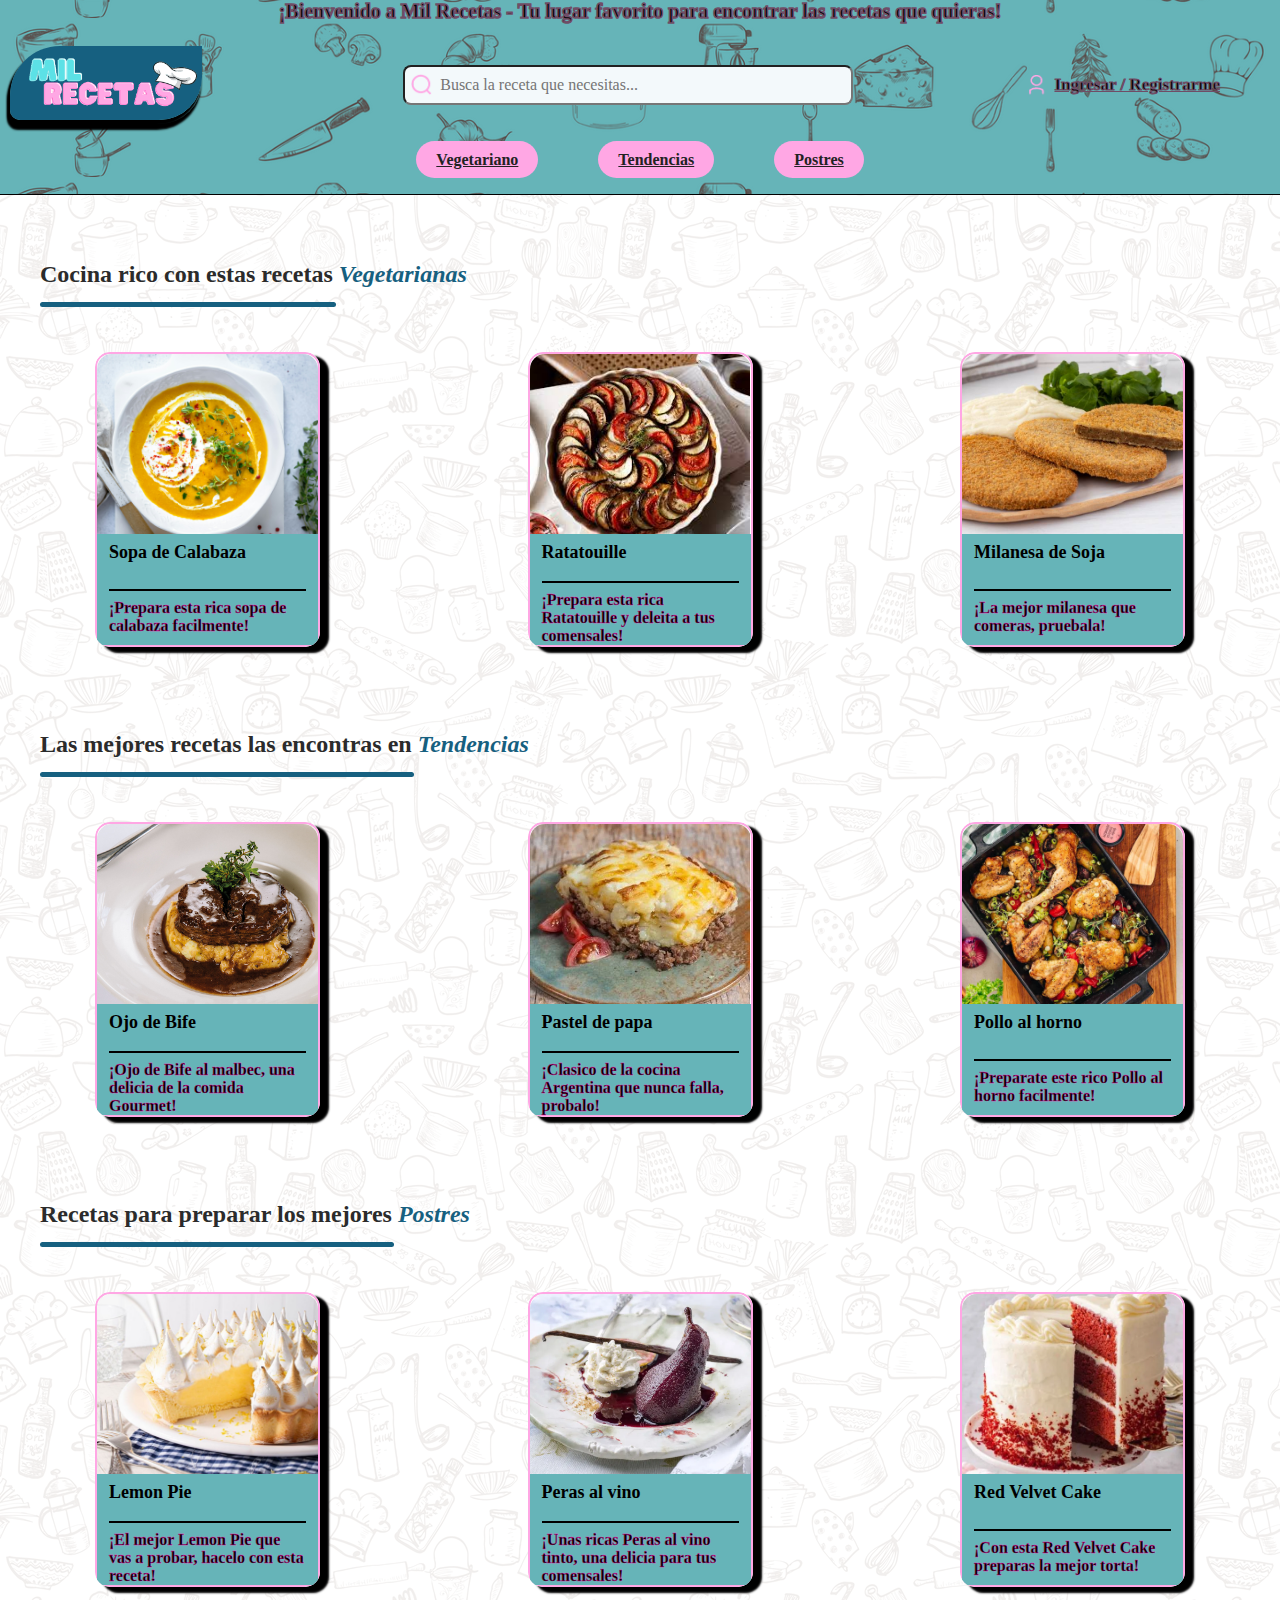
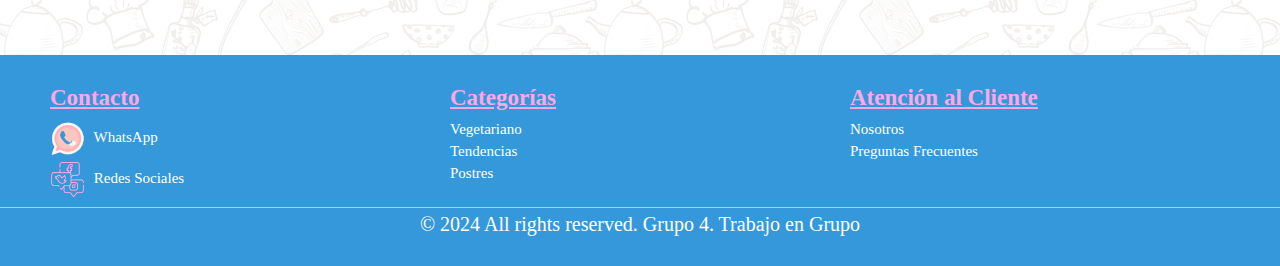
==== index.html @ 35a2f066 "Probar si es responsive" ====
<!DOCTYPE html>
<html lang="en">
<head>
    <meta charset="UTF-8">
    <meta name="viewport" content="width=device-width, initial-scale=1.0">
    <title>¡Mil Recetas!</title>

    <link rel="shortcut icon" href="./img/favicon.ico" type="image/x-icon"> 
    
    <link rel="stylesheet" href="./css/index.css">
    <link rel="stylesheet" href="./css/main.css">
    <link rel="stylesheet" href="./css/media.css">

</head>

<body>
    
        <!-- header -start -->
        <div class="hea-nav">
            <header>
                <div class="header">
                    <h1 class="texto1">¡Bienvenido a Mil Recetas - Tu lugar favorito para encontrar las recetas que quieras!</h1>
                </div>
            </header>
        <!-- header end -->

        <!-- nav start -->
            <nav>
                <div class="nav-top">
                    <div class="search-wrap w">
                        <div class="logo">
                            <h1>Mil Recetas</h1>
                            <a href="index.html"><img src="./img/logo2.png" alt=""></a>
                        </div>
                        <div class="search">
                            <input type="text" placeholder="Busca la receta que necesitas..." id="user-input">
                        </div>
                        <div class="user">
                            <a id="user_icon" href="./templates/login.html">Ingresar / Registrarme</a>
                        </div>
                    </div>
                </div>
                <div class="subnav">
                    <ul class="w">
                        <li><a href="#floor_vegetariano"><b>Vegetariano</b></a></li>
                        <li><a href="#floor_tendencias"><b>Tendencias</b></a></li>                    
                        <li><a href="#floor_postres"><b>Postres</b></a></li>
                    </ul>
                </div>
            </nav>
        </div>
        <!-- nav end -->

        <!-- main start -->
        <section>
            <div class="container">
            <div class="main w">
                <!-- floor_vegetariano start-->
                <div class="floor">
                    <div class="floor_good_hd" id="floor_vegetariano">
                        <h3><span>Cocina rico con estas recetas </span><i>Vegetarianas</i></h3>
                    </div>
                    <div class="floor_good">
                        <ul class="goods">
                            <li>
                                <a href="#">
                                    <div class="picture">
                                        <div class="pic_box">
                                            <img src="./img/Recetas/sopa_calabaza.jpg" alt="">
                                        </div>
                                    </div>
                                    <div class="desc">
                                        <p class="good_title">
                                            Sopa de Calabaza
                                        </p>
                                        <p class="price">
                                            ¡Prepara esta rica sopa de calabaza facilmente!
                                        </p>
                                    </div>
                                </a>
                            </li>

                            <li>
                                <a href="#">
                                    <div class="picture">
                                        <div class="pic_box">
                                            <img src="./img/Recetas/ratatouille.jfif" alt="">
                                        </div>
                                    </div>
                                    <div class="desc">
                                        <p class="good_title">
                                            Ratatouille
                                        </p>
                                        <p class="price">
                                            ¡Prepara esta rica Ratatouille y deleita a tus comensales!
                                        </p>
                                    </div>
                                </a>
                            </li>

                            <li>
                                <a href="#">
                                    <div class="picture">
                                        <div class="pic_box">
                                            <img src="./img/Recetas/mila_soja.png" alt="">
                                        </div>
                                    </div>
                                    <div class="desc">
                                        <p class="good_title">
                                            Milanesa de Soja
                                        </p>
                                        <p class="price">
                                            ¡La mejor milanesa que comeras, pruebala!
                                        </p>
                                    </div>
                                </a>
                            </li>

                        </ul>
                    </div>
                    
                </div>
                <!-- floor vegetariano end -->

                <!-- floor_tendencias start-->
                <div class="floor">
                    <div class="floor_good_hd" id="floor_tendencias">
                        <h3><span>Las mejores recetas las encontras en </span><i>Tendencias</i></h3>
                    </div>
                    <div class="floor_good">
                        <ul class="goods">
                            <li>
                                <a href="#">
                                    <div class="picture">
                                        <div class="pic_box">
                                            <img src="./img/Recetas/ojo_de_bife.jpg" alt="">
                                        </div>
                                    </div>
                                    <div class="desc">
                                        <p class="good_title">
                                            Ojo de Bife
                                        </p>
                                        <p class="price">
                                            ¡Ojo de Bife al malbec, una delicia de la comida Gourmet!
                                        </p>
                                    </div>
                                </a>
                            </li>

                            <li>
                                <a href="#">
                                    <div class="picture">
                                        <div class="pic_box">
                                            <img src="./img/Recetas/pastel_de_papa.webp" alt="">
                                        </div>
                                    </div>
                                    <div class="desc">
                                        <p class="good_title">
                                            Pastel de papa
                                        </p>
                                        <p class="price">
                                            ¡Clasico de la cocina Argentina que nunca falla, probalo!
                                        </p>
                                    </div>
                                </a>
                            </li>

                            <li>
                                <a href="#">
                                    <div class="picture">
                                        <div class="pic_box">
                                            <img src="./img/Recetas/pollo_al_horno.jpg" alt="">
                                        </div>
                                    </div>
                                    <div class="desc">
                                        <p class="good_title">
                                            Pollo al horno
                                        </p>
                                        <p class="price">
                                            ¡Preparate este rico Pollo al horno facilmente!
                                        </p>
                                    </div>
                                </a>
                            </li>

                        </ul>
                    </div>
                    
                </div>
                <!-- floor tendencias end -->

                <!-- floor_postres start-->
                <div class="floor">
                    <div class="floor_good_hd" id="floor_postres">
                        <h3><span>Recetas para preparar los mejores </span><i>Postres</i></h3>
                    </div>
                    <div class="floor_good">
                        <ul class="goods">
                            <li>
                                <a href="#">
                                    <div class="picture">
                                        <div class="pic_box">
                                            <img src="./img/Recetas/lemon_pie.jpg" alt="">
                                        </div>
                                    </div>
                                    <div class="desc">
                                        <p class="good_title">
                                            Lemon Pie
                                        </p>
                                        <p class="price">
                                            ¡El mejor Lemon Pie que vas a probar, hacelo con esta receta!
                                        </p>
                                    </div>
                                </a>
                            </li>

                            <li>
                                <a href="#">
                                    <div class="picture">
                                        <div class="pic_box">
                                            <img src="./img/Recetas/peras_al_vino.webp" alt="">
                                        </div>
                                    </div>
                                    <div class="desc">
                                        <p class="good_title">
                                            Peras al vino
                                        </p>
                                        <p class="price">
                                            ¡Unas ricas Peras al vino tinto, una delicia para tus comensales!
                                        </p>
                                    </div>
                                </a>
                            </li>

                            <li>
                                <a href="#">
                                    <div class="picture">
                                        <div class="pic_box">
                                            <img src="./img/Recetas/red_velvet.webp" alt="">
                                        </div>
                                    </div>
                                    <div class="desc">
                                        <p class="good_title">
                                            Red Velvet Cake
                                        </p>
                                        <p class="price">
                                            ¡Con esta Red Velvet Cake preparas la mejor torta!
                                        </p>
                                    </div>
                                </a>
                            </li>

                        </ul>
                    </div>
                    
                </div>
                <!-- floor postres end -->
            </div>    
            </div>
        </section>
        <!-- main end -->

    <!-- footer start -->
    <footer>
        <div class="footer-container">
            <div class="footer-section">
                <h2>Contacto</h2>
                <ul>
                    <li><img src="./img/Whatsapp.png" alt="WhatsApp icon" class="icon"> <a href="#">WhatsApp</a></li>
                    <li><img src="./img/redes_sociales.png" alt="Redes Sociales icon" class="icon"> <a href="#">Redes Sociales</a></li>
                </ul>
            </div>
            <div class="footer-section">
                <h2>Categorías</h2>
                <ul>
                    <li><a href="#floor_vegetariano">Vegetariano</a></li>
                    <li><a href="#floor_tendencias">Tendencias</a></li>                    
                    <li><a href="#floor_postres">Postres</a></li>
                </ul>
            </div>
            <div class="footer-section">
                <h2>Atención al Cliente</h2>
                <ul>
                    <li><a href="#">Nosotros</a></li>
                    <li><a href="#">Preguntas Frecuentes</a></li>
                </ul>
            </div>
        </div>
        <div class="copyright">
            <p>© 2024 All rights reserved. Grupo 4. Trabajo en Grupo</p>
        </div>
    </footer>            
    <!-- footer end -->

            
</body>
</html>
---- css/index.css ----
/* CSS que aplica al Body (Header, Nav y Footer) */
/* Derechos reservados al Grupo 4 : Matias Abel Cortés, Héctor Salvador Guzmán, Bárbara Marisol Garro, Ceballos Jorge */

body {
    position: relative;
}

body::before {
    content: "";
    position: absolute;
    top: 0;
    left: 0;
    width: 100%;
    height: 100%;
    background-image: url(../img/fondo2.webp);
    opacity: 0.1;
    z-index: -1; 
}

*{
    margin: 0;
    padding: 0;
    box-sizing: border-box;
    font-family: 'icomoon';
}

.container {
    width: 95%; 
    max-width: 1200px; 
    margin: auto; 
}


/* Header y nav juntos para img */

.hea-nav{
    background-image: url(../img/fondodis.png);
    background-size: contain;
    background-position: center;
}

/* Header */

.header{
    display: flex;
    color: #000000;
    justify-content: center;
    align-items: center;
    width: 100%; 
}

.texto1{
    height: 50px;
    font-size: 20px;
    color: #000000;
    -webkit-text-stroke: 1.5px #704d66; /* Contorno */
}

/* NAV */

nav{
    display: flex;
    flex-direction: column;
    width: 100%;
}

.nav-top{
    justify-content: space-between; 
    align-items: center;
    height: 75px;
}

.search-wrap{
    display: flex;
    align-items: center;
    height: 70px; 
}

.logo{
    margin-left: 10px;
    width: 15%;
    box-shadow: -2px 5px 2px 1px #000000;
    border-radius: 50px 0 43px 10px;
    transition: all .5s;
}

.logo:hover{
    transform: rotateY(360deg);
 }

.logo img{
    width: 100%;
    height: auto; 
    border-radius: 50px 0 43px 10px;
    box-shadow: -2px 5px 2px 1px #000000;
}

.logo h1{
    font-size: 0;
}

.search-wrap{
    display: flex;
    align-items: center;
    height: 70px;
}

.search{
    position: relative;
    margin-left: auto;
    width: 400px;
    height: 40px;
}

.search input{
    width: 100%;
    height: 100%;
    font-size: 16px;
    border-radius: 8px;
    padding-left: 35px;
    padding-right: 10px;
    background-color: #f3f9fb;
}

.search::before{
    position: absolute;
    content: '';
    display: block;
    width: 25px;
    height: 25px;
    top:8px;
    left: 6px;
    background: url(../img/search.png) no-repeat;
    background-size: contain;
}

.user{
    margin-left: auto;
    margin-right: 10px;
    display: flex;
    align-items: center;
}

.user a{
    font-size: 17px;
    position: relative;
    color: #000000;
    font-weight: 700;
    -webkit-text-stroke: 1px #704d66; /* Contorno */
    
}

.user a:first-child{
    margin-right: 50px;
}

#user_out{
    display: none;
}

.user a::before{
    content: '';
    position: absolute;
    top: -5px;
    left: -35px;
    display: block;
    width: 28px;
    height: 28px;
}


.user a:nth-child(1)::before{
    background: url(../img/mapa\ de\ imágenes.png) no-repeat;
    background-position: -48px 5px;
    background-size: 100px 44px;
}


.user a:nth-child(2)::before{
    top: 0;
    left: -32px;
    background: url(../img/log-out-outline.png) no-repeat;
    background-position: 0 0;
    background-size: 23px 19px;
}

.subnav {
    display: flex;          
    justify-content: center; 
    align-items: center;     
    height: 70px;
    line-height: 70px;
    border-bottom: 1px solid #000000;
}

.subnav .w {
    display: flex;           
    padding: 0;              
    margin: 0;               
    list-style: none;        
}

.subnav .w li {
    margin-right: 30px;      
}


.subnav a{
    height: 20px;
    padding: 10px 20px;
    color: #222222;
    margin-left: 30px;
    border-radius: 20px;
    background-color: #ffa7e4;
    transition: all .5s;
}

.subnav a:hover{
    color: #fff;
    background-color: #008ecc;
}

/* Footer */

footer {
    font-family: 'icomoon';
    margin-top: 50px;
    background-color: #3498db;
    color: #ffa7e4;
    padding: 30px 0;
}

.footer-container {
    max-width: 1200px;
    margin: 0 auto;
    display: flex;
    justify-content: space-between; 
}

.footer-section {
    flex: 1; 
    margin: 0 10px; 
}

.footer-section h2 {
    font-size: 23px;
    margin-bottom: 10px;
    text-decoration: underline; 
}

.footer-section ul {
    font-size: 15px;
    list-style: none;
    padding: 0;
    color: #fff;
}

.footer-section ul li {
    margin-bottom: 5px;
}

.footer-section ul li a {
    color: #fff;
    text-decoration: none;
}

.footer-section ul li a:hover {
    text-decoration: underline;
}

.footer-section .icon {
    width: 35px;
    height: auto;
    margin-right: 5px;
    vertical-align: middle;
}

/* copyright */

.copyright{
    flex: 2;
    display: flex;
    margin-top: 5px;
    border-top: 1px solid #ffa7e4;
    align-items: center;
    justify-content: center;
}

.copyright p{
    font-family: 'icomoon';
    margin-top: 5px;
    font-size: 20px;
    color: #fff;
}
---- css/main.css ----
/* CSS que aplica al Section (Main (lista de recetas)) */
/* Derechos reservados al Grupo 4 : Matias Abel Cortés, Héctor Salvador Guzmán, Bárbara Marisol Garro, Ceballos Jorge */


.floor {
    display: flex;
    margin-top: 66px;
    flex-direction: column;
}

.floor_good_hd {
    height: 48px;
}

.floor_good_hd h3 {
    float: left;
    color: #2b2b2b;
    font-size: 24px;
    font-weight: 700;
}

.floor_good_hd i {
    color: #166080;
}


.floor_good_hd a i {
    font-size: 18px;
    margin-left: 8px;
}

.floor_good_hd h3 span {
    position: relative;
}



.floor_good_hd span::after {
    content: '';
    position: absolute;
    display: block;
    bottom: -20px;
    left: 0;
    width: 99%;
    height: 5px;
    border-radius: 5px;
    background-color: #166080;
}

.floor_good {
    margin-top: 25px;
    margin-left: 50px;
    margin-right: 50px;
}

.goods {
    display: flex;
    flex-wrap: wrap;
    justify-content: space-between;
    align-items: end;
}

.goods li {
    display: flex;
    margin: 18px 5px;
    width: 225px;
    height: 295px;
    border-radius: 15px;
    overflow: hidden;
    box-shadow: 8px 5px 2px 1px #000000;
    transition: all .5s;
}

.goods li a {
    flex: 1;
    display: flex;
    width: 100%;
    flex-direction: column;
    border: 2px solid #ffa7e4;
    border-radius: 15px;
    text-decoration: none; 
}

.goods li:hover{
    transform: translateY(-20px);
}

.goods li .picture {
    width: 100%;
    height: 180px;
    display: flex;
    justify-content: center;
    align-items: center;
    overflow: hidden;
    border-radius: 15px 15px 0 0;
}

.goods li .picture img {
    max-width: 100%;
    max-height: 100%;
    object-fit: cover;
    vertical-align: middle;
}


.desc {
    flex: 1;
    display: flex;
    flex-direction: column;
    font-weight: 600;
    color: #000000;
    padding: 0 12px;
    background-color: #66b4b8;
}

.good_title{
    font-size: large; 
}

.good_title,
.previous_price,
.price {
    flex: 1;
    padding-top: 8px;
    text-decoration: none; 
}

.desc s {
    font-weight: 200;
}

.price {
    -webkit-text-stroke: 0.3px #eb18ac;
    border-top: 2px solid #000000;
    color: #000000;
}
---- css/media.css ----
/* CSS que aplica al Section (Main (lista de recetas)) */
/* Derechos reservados al Grupo 4 : Matias Abel Cortés, Héctor Salvador Guzmán, Bárbara Marisol Garro, Ceballos Jorge */

/* Estilos para dispositivos móviles */
@media only screen and (max-width: 768px) {
    .container {
        width: 90%;
    }

    .logo {
        width: 30%;
    }

    .search {
        width: 250px;
    }

    .subnav a {
        padding: 10px 15px;
        margin-left: 15px;
    }
}

/* Estilos para tabletas */
@media only screen and (min-width: 769px) and (max-width: 1024px) {
    .container {
        width: 80%;
    }
}

/* Estilos para computadores y pantallas más grandes */
@media only screen and (min-width: 1025px) {
    .container {
        width: 100%;
    }

    .search {
        width: 450px;
    }
}
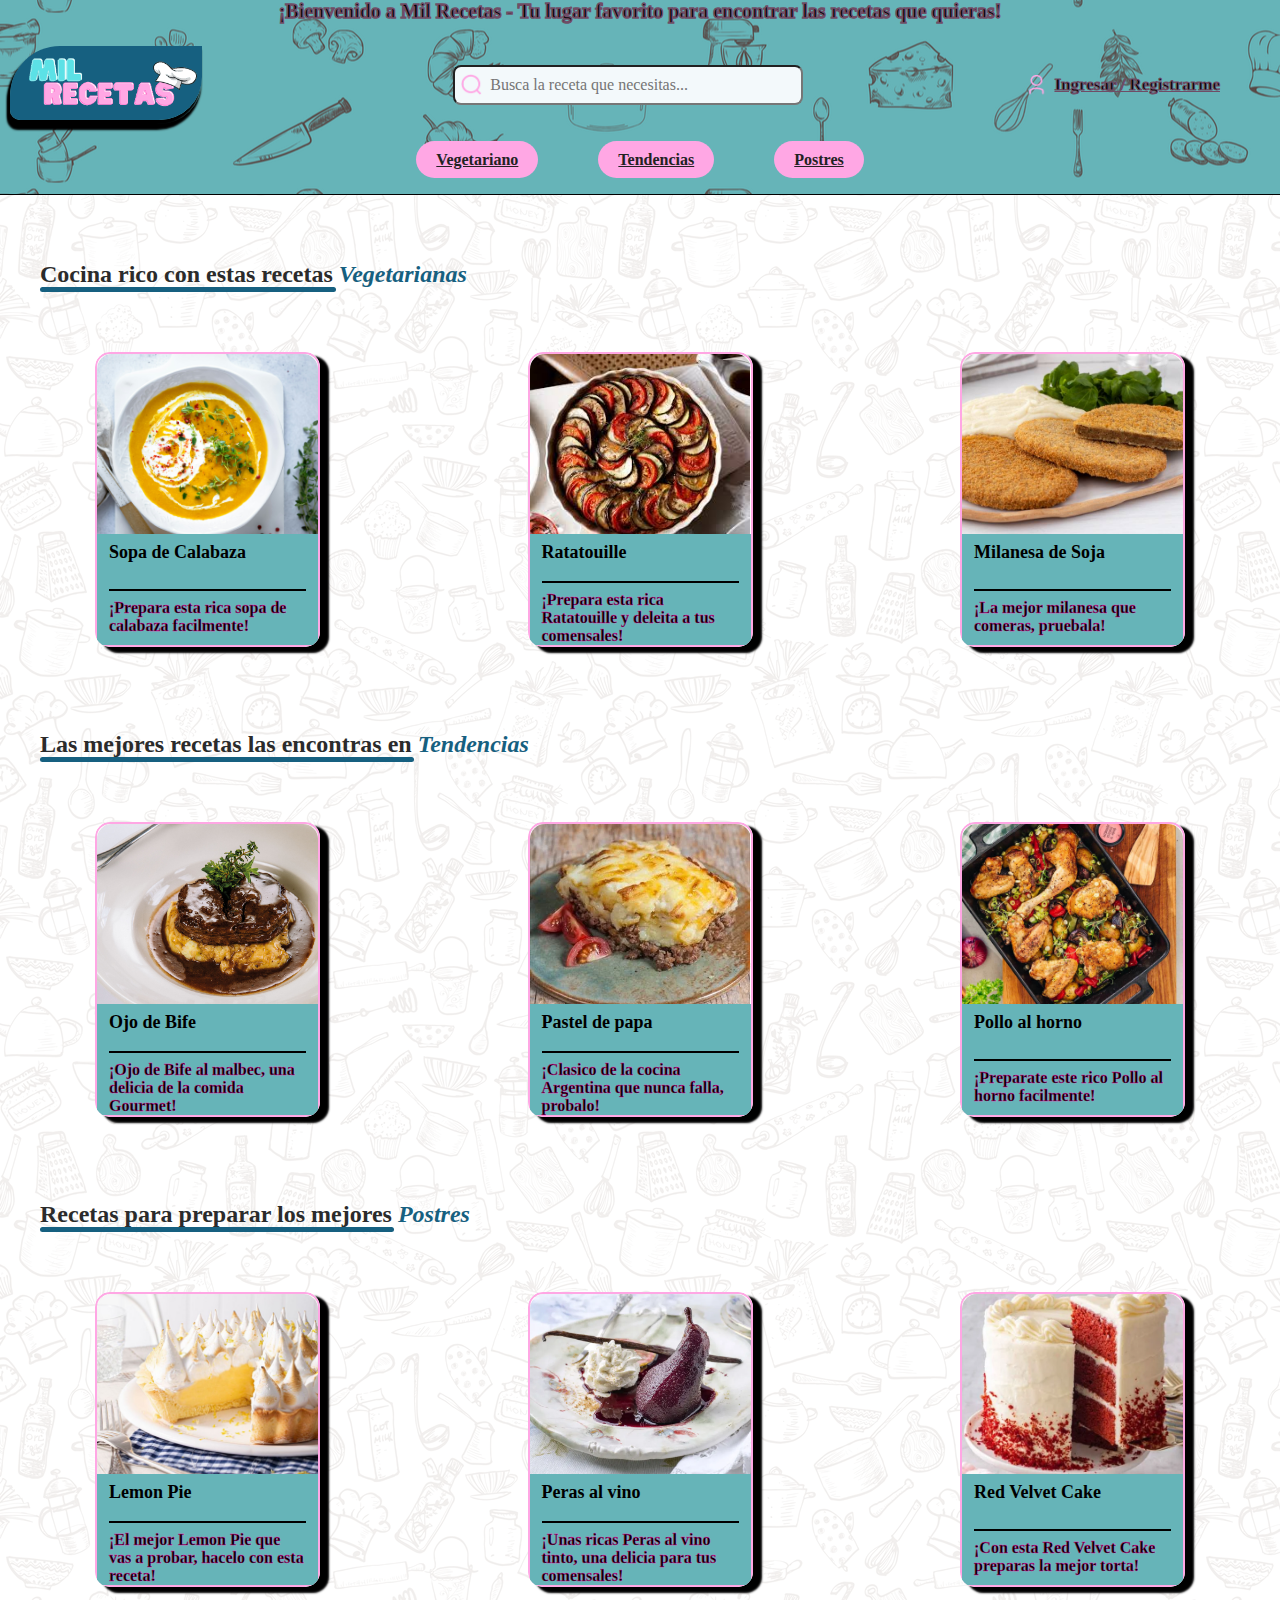
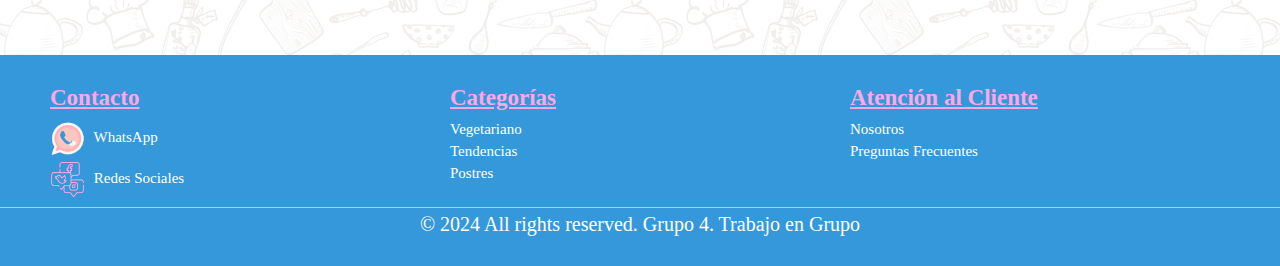
==== commit 2b30950f: "Arreglo de logo y busqueda" ====
--- a/index.html
+++ b/index.html
@@ -292,6 +292,22 @@
     </footer>            
     <!-- footer end -->
 
+
+    <script>
+        // Función para cambiar el placeholder según el tamaño de la pantalla
+        function updatePlaceholder() {
+          var input = document.getElementById('user-input');
+          if (window.innerWidth <= 768) {
+            input.placeholder = "Buscar recetas...";  // Nuevo texto para pantallas pequeñas
+          } else {
+            input.placeholder = "Busca la receta que necesitas...";  // Texto original para pantallas grandes
+          }
+        }
+      
+        // Ejecutar al cargar la página y al cambiar el tamaño de la ventana
+        window.onload = updatePlaceholder;
+        window.onresize = updatePlaceholder;
+      </script>
             
 </body>
 </html>--- a/css/index.css
+++ b/css/index.css
@@ -3,6 +3,8 @@
 
 body {
     position: relative;
+    overflow-x: hidden; 
+    overflow-y: auto;
 }
 
 body::before {
@@ -35,11 +37,10 @@
 
 .hea-nav{
     background-image: url(../img/fondodis.png);
-    background-size: contain;
+    background-size: center;
     background-position: center;
 }
 
-/* Header */
 
 .header{
     display: flex;
@@ -65,6 +66,7 @@
 }
 
 .nav-top{
+    height: 75px;
     justify-content: space-between; 
     align-items: center;
     height: 75px;
@@ -101,6 +103,7 @@
 
 .search-wrap{
     display: flex;
+    justify-content: space-between;
     align-items: center;
     height: 70px;
 }
@@ -128,6 +131,9 @@
     display: block;
     width: 25px;
     height: 25px;
+}
+
+.search::before{
     top:8px;
     left: 6px;
     background: url(../img/search.png) no-repeat;
--- a/css/main.css
+++ b/css/main.css
@@ -1,5 +1,9 @@
-/* CSS que aplica al Section (Main (lista de recetas)) */
+/* CSS que aplica al Section (Main (Todas las recetas)) */
 /* Derechos reservados al Grupo 4 : Matias Abel Cortés, Héctor Salvador Guzmán, Bárbara Marisol Garro, Ceballos Jorge */
+
+section {
+    margin-top: 50px;
+}
 
 
 .floor {
@@ -39,7 +43,7 @@
     content: '';
     position: absolute;
     display: block;
-    bottom: -20px;
+    bottom: -5px;
     left: 0;
     width: 99%;
     height: 5px;
@@ -82,7 +86,7 @@
 }
 
 .goods li:hover{
-    transform: translateY(-20px);
+    transform: translateY(-30px);
 }
 
 .goods li .picture {
@@ -111,10 +115,12 @@
     color: #000000;
     padding: 0 12px;
     background-color: #66b4b8;
+    text-decoration: none; 
 }
 
 .good_title{
-    font-size: large; 
+    font-size: large;
+    text-decoration: none; 
 }
 
 .good_title,
--- a/css/media.css
+++ b/css/media.css
@@ -1,24 +1,65 @@
-/* CSS que aplica al Section (Main (lista de recetas)) */
+/* CSS que aplica a toda la pagina para distintos dispositivos */
 /* Derechos reservados al Grupo 4 : Matias Abel Cortés, Héctor Salvador Guzmán, Bárbara Marisol Garro, Ceballos Jorge */
 
-/* Estilos para dispositivos móviles */
+
+
 @media only screen and (max-width: 768px) {
     .container {
         width: 90%;
     }
 
-    .logo {
-        width: 30%;
+    .texto1 {
+        font-size: 16px; 
+        text-align: center; 
     }
 
-    .search {
-        width: 250px;
+    .floor_good_hd h3::before {
+        bottom: -3px; 
     }
 
-    .subnav a {
-        padding: 10px 15px;
-        margin-left: 15px;
+    .floor_good_hd span::after {
+        bottom: -3px; 
     }
+
+    .floor_good_hd h3 {
+        font-size: 20px; 
+    }
+
+    .nav-top {
+        margin-left: 3%;
+        flex-direction: column; 
+        align-items: center; 
+    }
+
+    .logo {
+        position: relative;
+        left: -10px; /* Desplaza el logo a la izquierda */
+    }
+
+    .logo img {
+        width: 80px; /* ajusta el tamaño según tus preferencias */
+        height: auto; /* para mantener la proporción */
+    }  
+
+    .search{
+        margin-left: 3%;
+    }
+
+    .search-wrap {
+        
+        width: 100%; 
+        margin: 10px 0;
+    }
+
+    .user {
+        margin-top: 10px; 
+        display: flex; 
+        align-items: center; 
+    }
+
+    .user a:before {
+        display: none;
+      }
 }
 
 /* Estilos para tabletas */
@@ -35,6 +76,6 @@
     }
 
     .search {
-        width: 450px;
+        width: 350px;
     }
-}
+}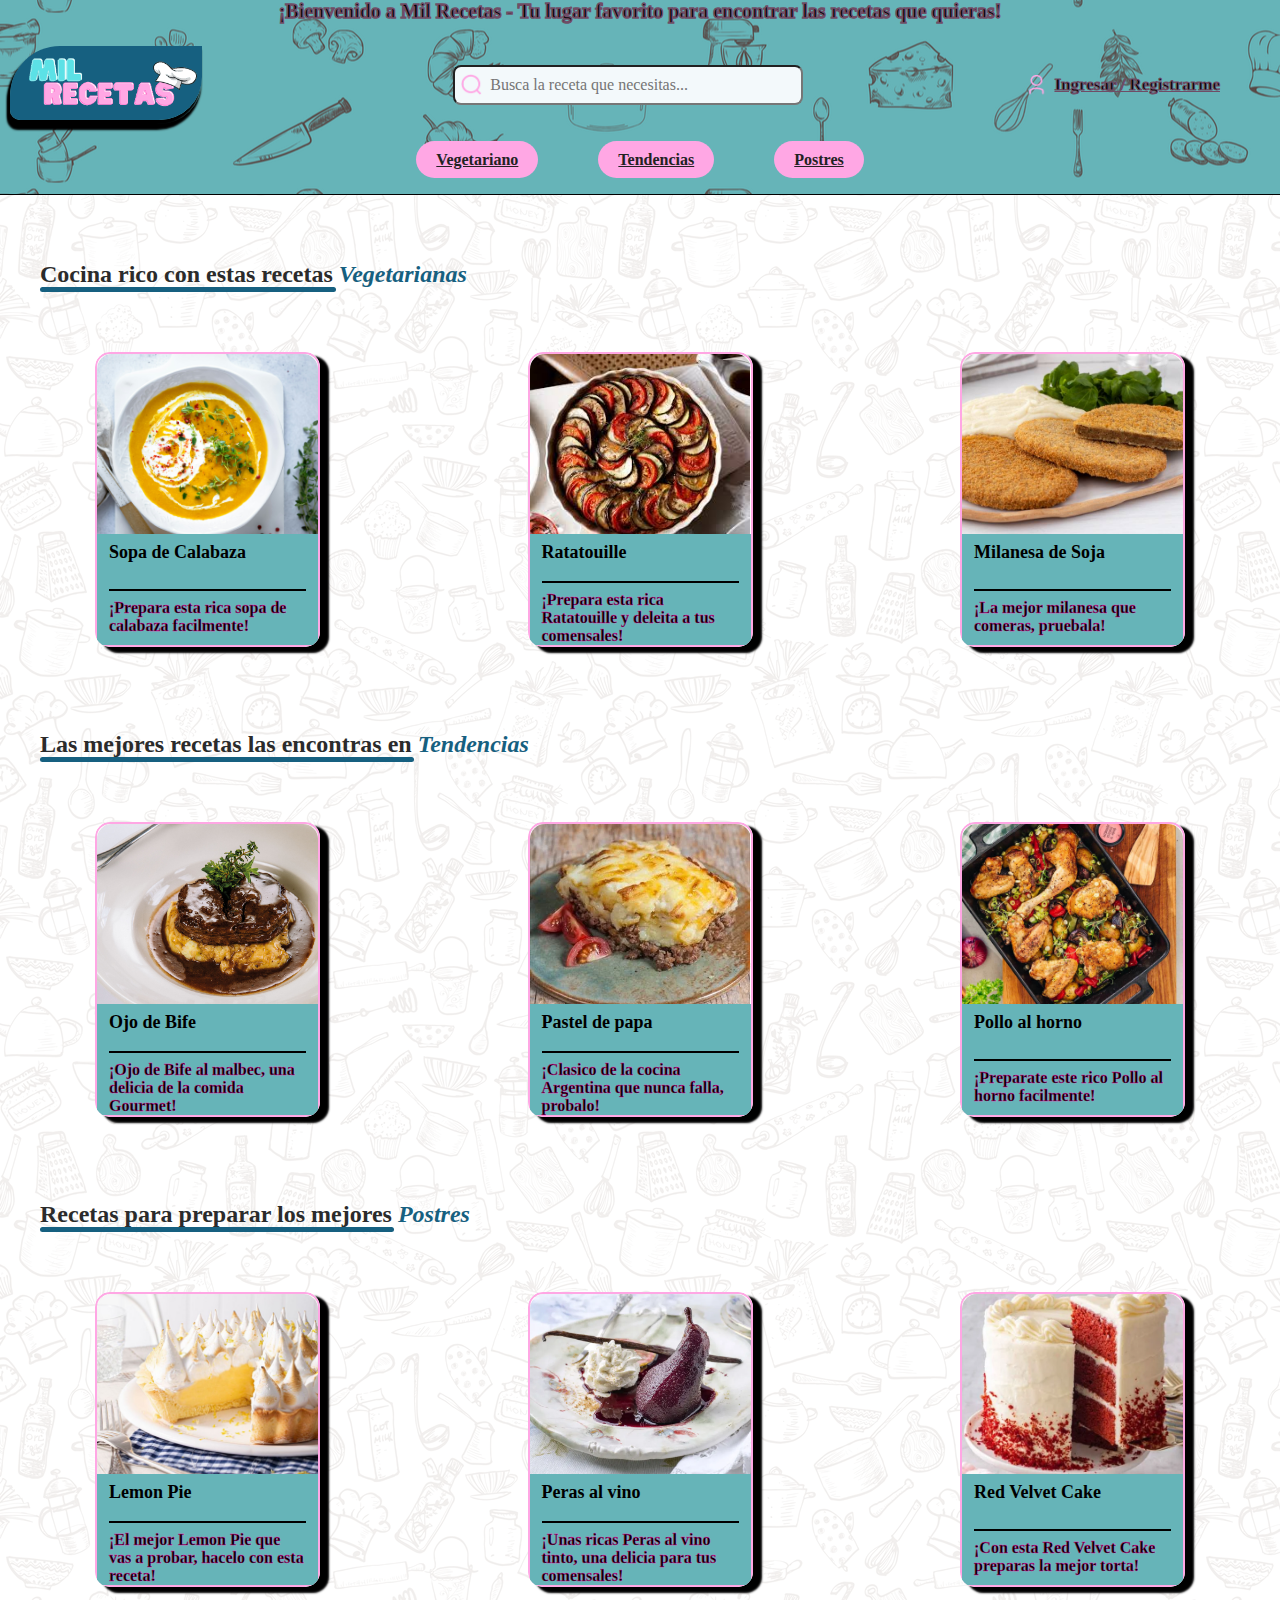
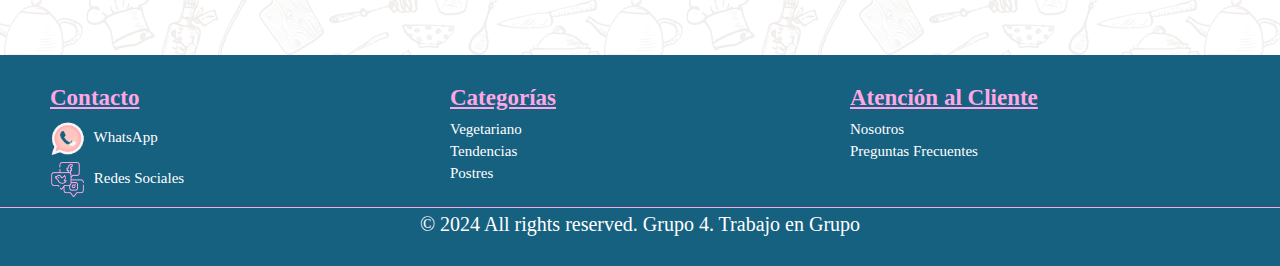
==== commit ce87d501: "cambio de nombre" ====
--- a/index.html
+++ b/index.html
@@ -9,7 +9,7 @@
     
     <link rel="stylesheet" href="./css/index.css">
     <link rel="stylesheet" href="./css/main.css">
-    <link rel="stylesheet" href="./css/media.css">
+    <link rel="stylesheet" href="./css/media_index.css">
 
 </head>
 
@@ -303,8 +303,6 @@
             input.placeholder = "Busca la receta que necesitas...";  // Texto original para pantallas grandes
           }
         }
-      
-        // Ejecutar al cargar la página y al cambiar el tamaño de la ventana
         window.onload = updatePlaceholder;
         window.onresize = updatePlaceholder;
       </script>
--- a/css/index.css
+++ b/css/index.css
@@ -231,7 +231,7 @@
 footer {
     font-family: 'icomoon';
     margin-top: 50px;
-    background-color: #3498db;
+    background-color: #166080;
     color: #ffa7e4;
     padding: 30px 0;
 }
--- a/css/media_index.css
+++ b/css/media_index.css
@@ -0,0 +1,74 @@
+/* CSS que aplica a toda la pagina para distintos dispositivos */
+/* Derechos reservados al Grupo 4 : Matias Abel Cortés, Héctor Salvador Guzmán, Bárbara Marisol Garro, Ceballos Jorge */
+
+
+
+@media only screen and (max-width: 768px) {
+    .container {
+        width: 90%;
+    }
+
+    .texto1 {
+        font-size: 16px; 
+        text-align: center; 
+    }
+
+    .floor_good_hd h3::before {
+        bottom: -3px; 
+    }
+
+    .floor_good_hd span::after {
+        bottom: -3px; 
+    }
+
+    .floor_good_hd h3 {
+        font-size: 20px; 
+    }
+
+    .nav-top {
+        flex-direction: column; 
+        align-items: center; 
+    }
+
+    .subnav .w li {
+        margin-right: 3px; /* Reducir el espacio entre elementos */
+        margin-left: -20px;
+    }
+
+    .subnav a {
+        padding: 10px 15px; /* Reducir el relleno de los enlaces */
+    }   
+
+    .search-wrap {
+        width: 100%; 
+        margin: 10px 0;
+    }
+
+    .user {
+        margin-top: 10px; 
+        display: flex; 
+        align-items: center; 
+    }
+
+    .user a:before {
+        display: none;
+    }
+}
+
+/* Estilos para tabletas */
+@media only screen and (min-width: 769px) and (max-width: 1024px) {
+    .container {
+        width: 80%;
+    }
+}
+
+/* Estilos para computadores y pantallas más grandes */
+@media only screen and (min-width: 1025px) {
+    .container {
+        width: 100%;
+    }
+
+    .search {
+        width: 350px;
+    }
+}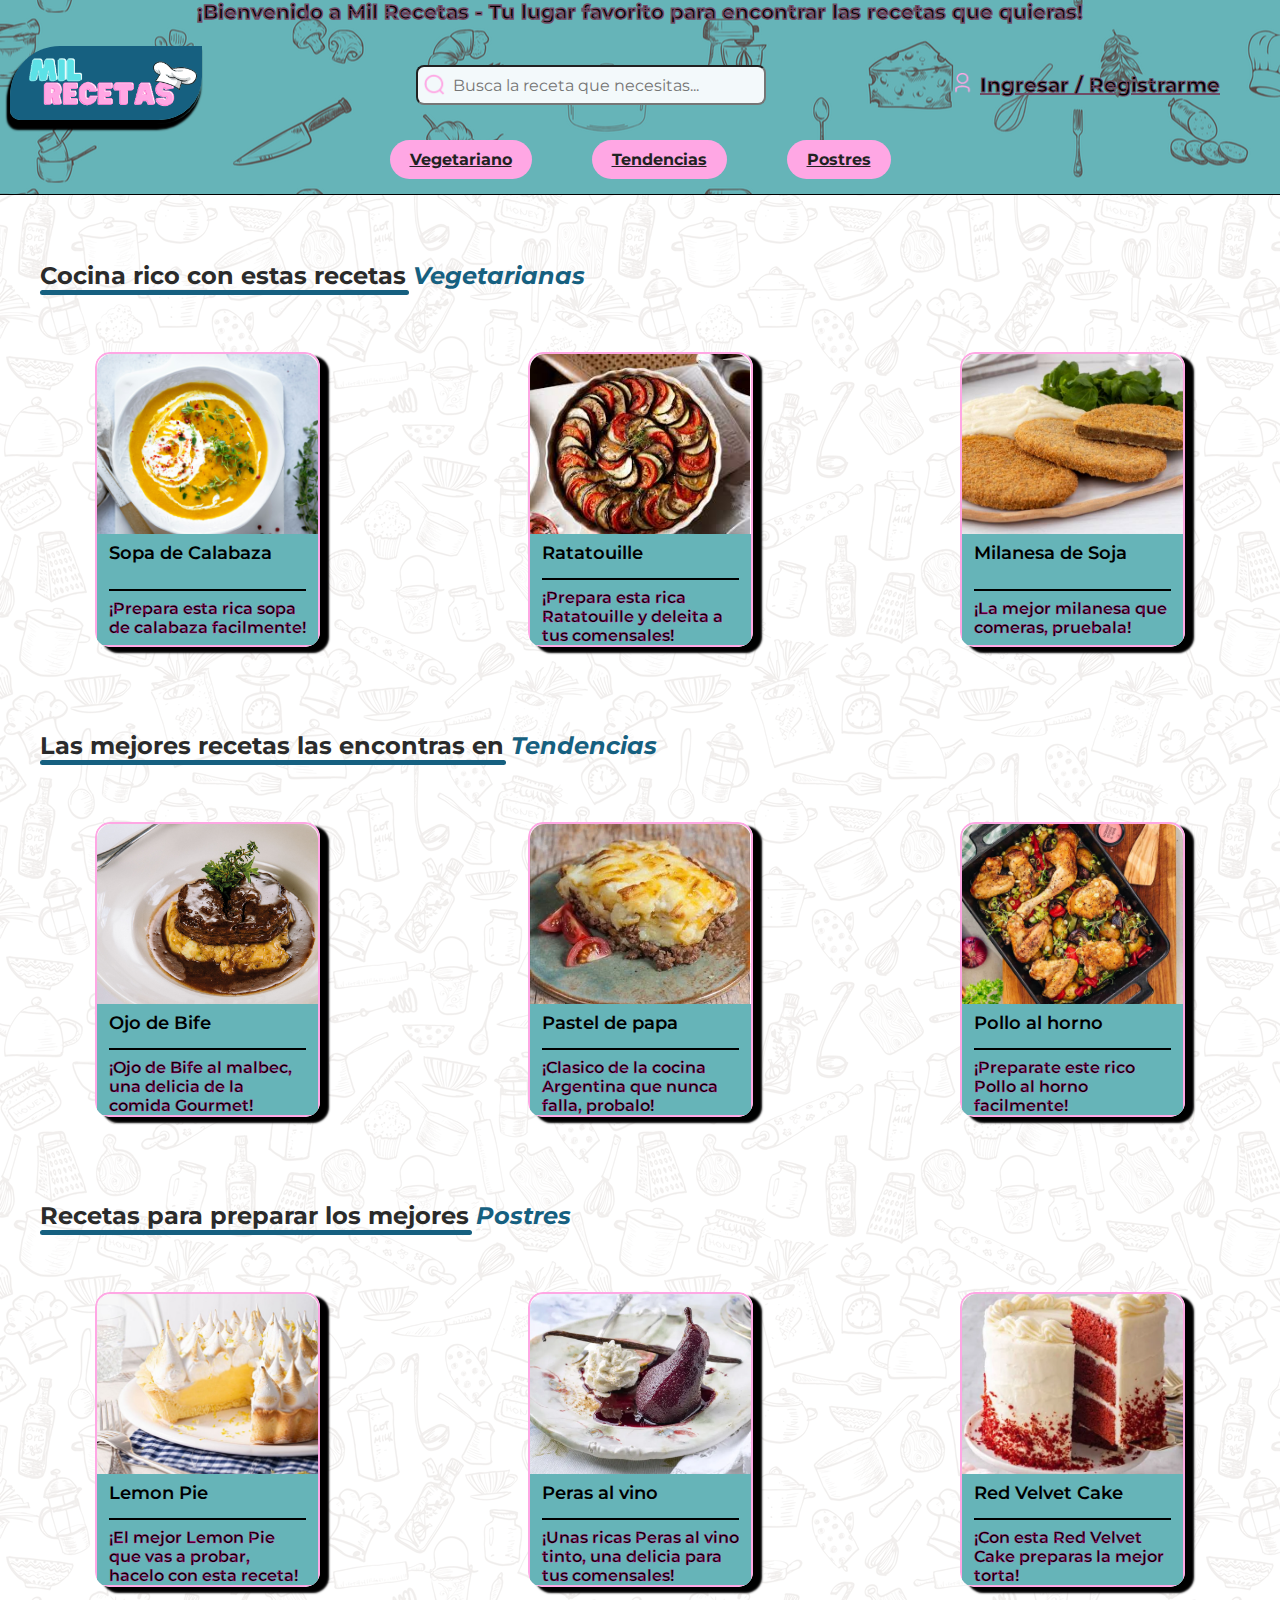
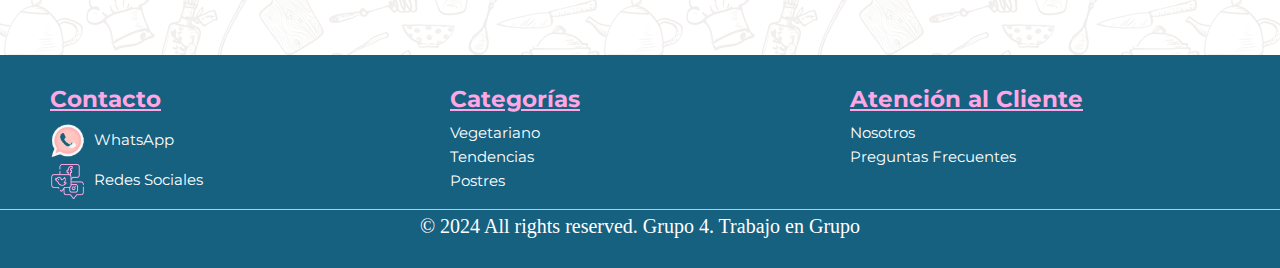
==== commit 631de4b0: "arreglo de fuente" ====
--- a/index.html
+++ b/index.html
@@ -6,6 +6,10 @@
     <title>¡Mil Recetas!</title>
 
     <link rel="shortcut icon" href="./img/favicon.ico" type="image/x-icon"> 
+
+    <link rel="preconnect" href="https://fonts.googleapis.com">
+    <link rel="preconnect" href="https://fonts.gstatic.com" crossorigin>
+    <link href="https://fonts.googleapis.com/css2?family=Montserrat:ital,wght@0,100..900;1,100..900&display=swap" rel="stylesheet">
     
     <link rel="stylesheet" href="./css/index.css">
     <link rel="stylesheet" href="./css/main.css">
@@ -281,7 +285,7 @@
             <div class="footer-section">
                 <h2>Atención al Cliente</h2>
                 <ul>
-                    <li><a href="#">Nosotros</a></li>
+                    <li><a href="./templates/nosotros.html">Nosotros</a></li>
                     <li><a href="#">Preguntas Frecuentes</a></li>
                 </ul>
             </div>
@@ -294,13 +298,14 @@
 
 
     <script>
-        // Función para cambiar el placeholder según el tamaño de la pantalla
+
+        // Función para cambiar el placeholder del buscador según el tamaño de la pantalla
         function updatePlaceholder() {
           var input = document.getElementById('user-input');
-          if (window.innerWidth <= 768) {
-            input.placeholder = "Buscar recetas...";  // Nuevo texto para pantallas pequeñas
+          if (window.innerWidth <= 500) {
+            input.placeholder = "Buscar recetas...";  
           } else {
-            input.placeholder = "Busca la receta que necesitas...";  // Texto original para pantallas grandes
+            input.placeholder = "Busca la receta que necesitas...";  
           }
         }
         window.onload = updatePlaceholder;
--- a/css/index.css
+++ b/css/index.css
@@ -23,7 +23,7 @@
     margin: 0;
     padding: 0;
     box-sizing: border-box;
-    font-family: 'icomoon';
+    font-family: 'Montserrat', sans-serif;
 }
 
 .container {
@@ -148,7 +148,7 @@
 }
 
 .user a{
-    font-size: 17px;
+    font-size: 20px;
     position: relative;
     color: #000000;
     font-weight: 700;
@@ -229,7 +229,7 @@
 /* Footer */
 
 footer {
-    font-family: 'icomoon';
+    font-family: 'Montserrat', sans-serif;
     margin-top: 50px;
     background-color: #166080;
     color: #ffa7e4;
--- a/css/media_index.css
+++ b/css/media_index.css
@@ -9,8 +9,13 @@
     }
 
     .texto1 {
-        font-size: 16px; 
+        font-size: 20px; 
         text-align: center; 
+    }
+    
+    .logo {
+        width: 30%;
+        margin-left: 0;
     }
 
     .floor_good_hd h3::before {
@@ -31,12 +36,12 @@
     }
 
     .subnav .w li {
-        margin-right: 3px; /* Reducir el espacio entre elementos */
+        margin-right: 3px; 
         margin-left: -20px;
     }
 
     .subnav a {
-        padding: 10px 15px; /* Reducir el relleno de los enlaces */
+        padding: 10px 15px; 
     }   
 
     .search-wrap {
